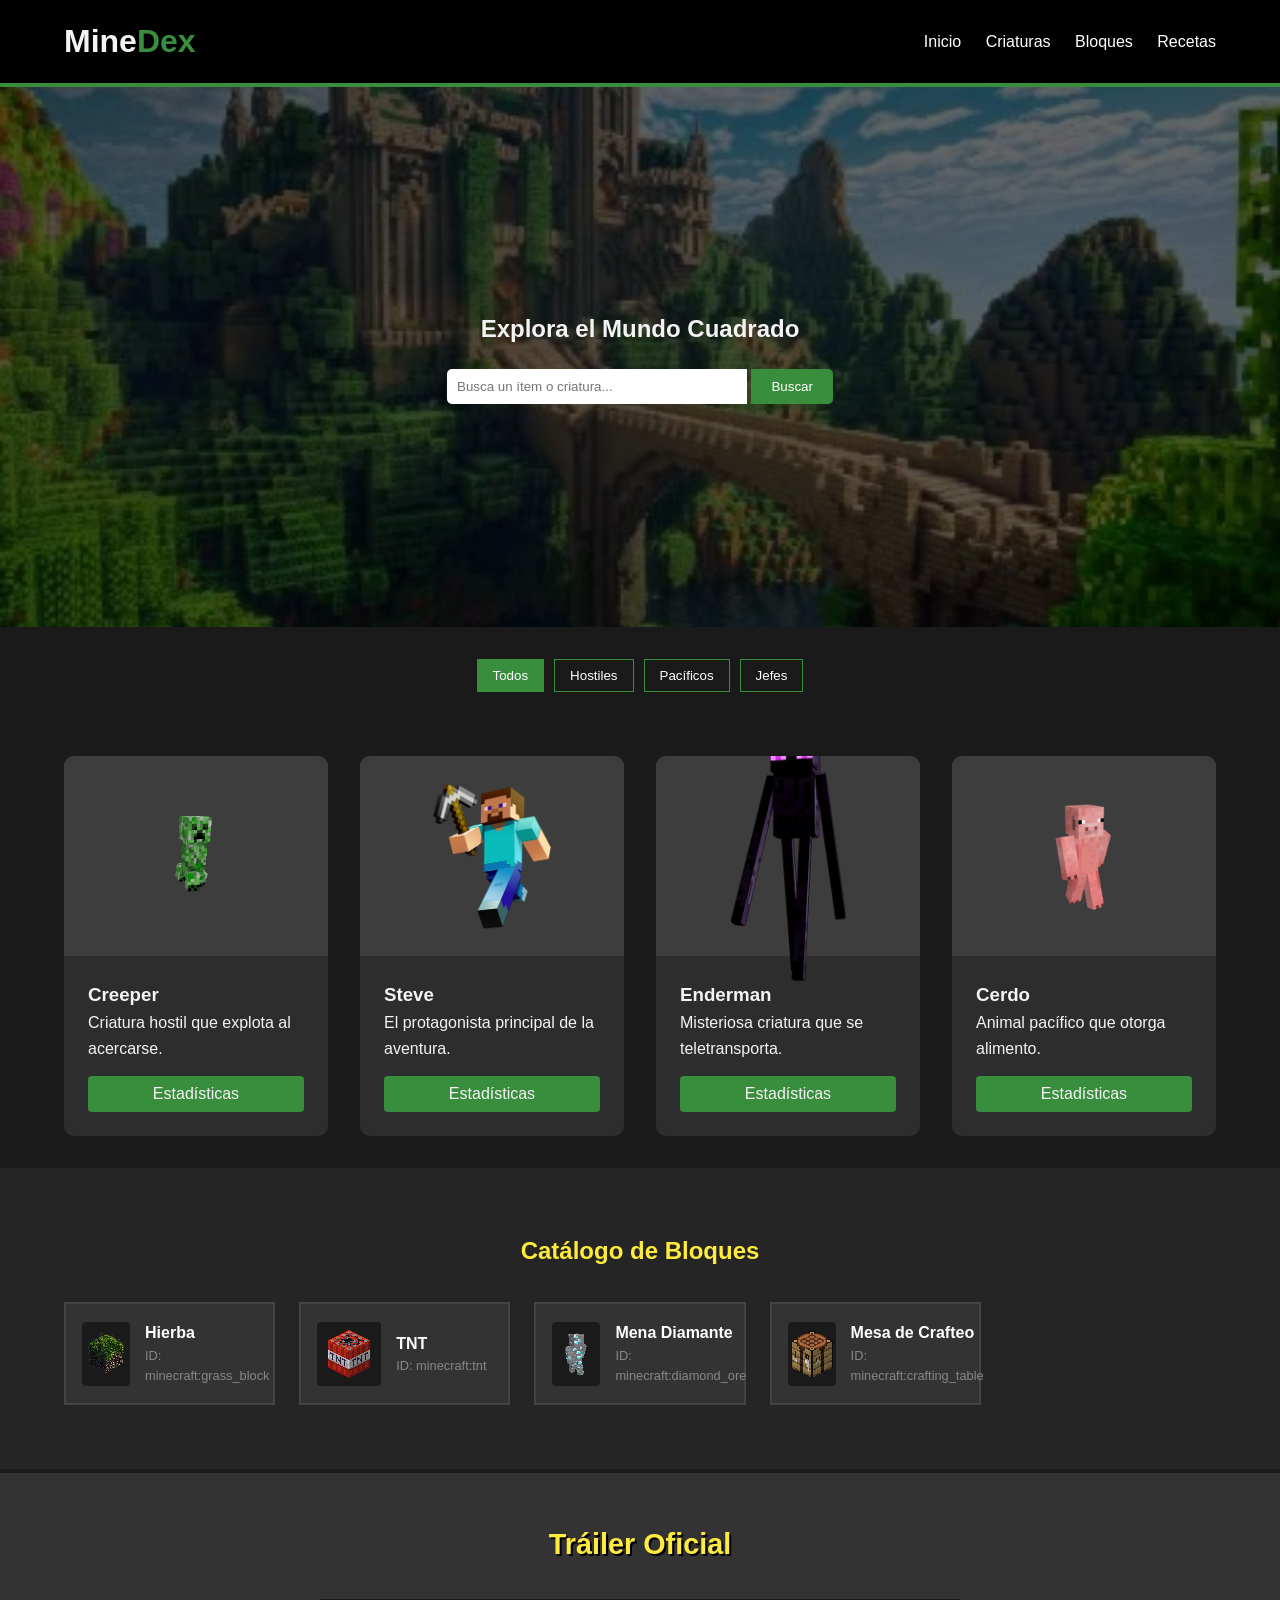
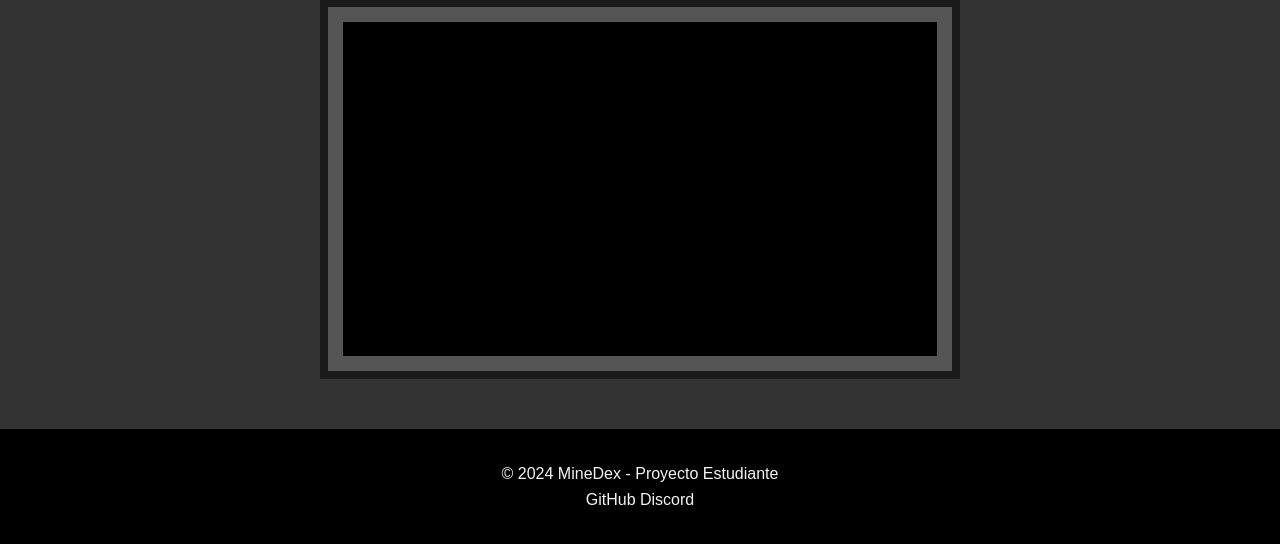
==== index.html @ cb1ea49e "Subiendo proyecto estructura minecraft agregar más mobs, bloques, etc" ====
<!DOCTYPE html>
<html lang="es">
<head>
    <meta charset="UTF-8">
    <meta name="viewport" content="width=device-width, initial-scale=1.0">
    <title>MineDex - La Enciclopedia de Bloques</title>
    <link rel="stylesheet" href="style.css">
</head>
<body>

    <header class="header">
        <div class="logo">
            <h1>Mine<span>Dex</span></h1>
        </div>
        <nav class="nav">
            <a href="#">Inicio</a>
            <a href="#">Criaturas</a>
            <a href="#">Bloques</a>
            <a href="#">Recetas</a>
        </nav>
    </header>

    <main>
        <section class="hero">
            <div class="hero-content">
                <h2>Explora el Mundo Cuadrado</h2>
                <div class="search-bar">
                    <input type="text" placeholder="Busca un ítem o criatura...">
                    <button>Buscar</button>
                </div>
            </div>
        </section>

        <section class="filters">
            <button class="filter-btn active">Todos</button>
            <button class="filter-btn">Hostiles</button>
            <button class="filter-btn">Pacíficos</button>
            <button class="filter-btn">Jefes</button>
        </section>

        <section class="grid-container">
            <article class="card">
                <div class="card-image">
                    <img src="img/creeper.gif" alt="Creeper">
                </div>
                <div class="card-info">
                    <h3>Creeper</h3>
                    <p>Criatura hostil que explota al acercarse.</p>
                    <div class="tooltip">
                        <span>Estadísticas</span>
                        <ul class="stats">
                            <li>Vida: 20</li>
                            <li>Daño: Variable</li>
                            <li>Tipo: Hostil</li>
                        </ul>
                    </div>
                </div>
            </article>

            <article class="card">
                <div class="card-image">
                    <img src="img/steve.png" alt="Steve">
                </div>
                <div class="card-info">
                    <h3>Steve</h3>
                    <p>El protagonista principal de la aventura.</p>
                    <div class="tooltip">
                        <span>Estadísticas</span>
                        <ul class="stats">
                            <li>Vida: 20</li>
                            <li>Habilidad: Construir</li>
                            <li>Tipo: Jugador</li>
                        </ul>
                    </div>
                </div>
            </article>

            <article class="card">
                <div class="card-image">
                    <img src="img/enderman.png" alt="Enderman">
                </div>
                <div class="card-info">
                    <h3>Enderman</h3>
                    <p>Misteriosa criatura que se teletransporta.</p>
                    <div class="tooltip">
                        <span>Estadísticas</span>
                        <ul class="stats">
                            <li>Vida: 40</li>
                            <li>Daño: 7</li>
                            <li>Tipo: Neutral</li>
                        </ul>
                    </div>
                </div>
            </article>

            <article class="card">
                <div class="card-image">
                    <img src="img/pig.png" alt="Cerdo">
                </div>
                <div class="card-info">
                    <h3>Cerdo</h3>
                    <p>Animal pacífico que otorga alimento.</p>
                    <div class="tooltip">
                        <span>Estadísticas</span>
                        <ul class="stats">
                            <li>Vida: 10</li>
                            <li>Daño: 0</li>
                            <li>Tipo: Pasivo</li>
                        </ul>
                    </div>
                </div>
            </article>
        </section>

        <section class="blocks-section">
    <h2>Catálogo de Bloques</h2>
    <div class="blocks-grid">
        <div class="block-item">
            <div class="block-icon">
                <img src="img/grass_block.png" alt="Bloque de Hierba">
            </div>
            <div class="block-detail">
                <h4>Hierba</h4>
                <p>ID: minecraft:grass_block</p>
            </div>
        </div>

            <div class="block-item">
                <div class="block-icon">
                    <img src="img/tnt.png" alt="TNT">
                </div>
                <div class="block-detail">
                    <h4>TNT</h4>
                    <p>ID: minecraft:tnt</p>
                </div>
            </div>

            <div class="block-item">
                <div class="block-icon">
                    <img src="img/diamond_ore.png" alt="Mena de Diamante">
                </div>
                <div class="block-detail">
                    <h4>Mena Diamante</h4>
                    <p>ID: minecraft:diamond_ore</p>
                </div>
            </div>

            <div class="block-item">
                <div class="block-icon">
                    <img src="img/crafting_table.png" alt="Mesa de Trabajo">
                </div>
                <div class="block-detail">
                    <h4>Mesa de Crafteo</h4>
                    <p>ID: minecraft:crafting_table</p>
                </div>
            </div>
        </div>
    </section>

        <section class="multimedia">
            <h2>Tráiler Oficial</h2>
            <div class="video-frame">
                <div class="video-ratio">
                    <iframe 
                        src="https://www.youtube.com/embed/kSv6qlPtvR0" 
                        title="YouTube video player" 
                        allowfullscreen>
                    </iframe>
                </div>
            </div>
        </section>
    </main>

    <footer class="footer">
        <p>&copy; 2024 MineDex - Proyecto Estudiante</p>
        <div class="social">
            <span>GitHub</span>
            <span>Discord</span>
        </div>
    </footer>

</body>
</html>
---- style.css ----
:root {
    --primary-color: #388E3C;
    --secondary-color: #2E7D32;
    --dark-bg: #1a1a1a;
    --light-text: #f4f4f4;
    --card-bg: #2d2d2d;
    --accent: #ffeb3b;
}

* {
    margin: 0;
    padding: 0;
    box-sizing: border-box;
}

body {
    font-family: 'Segoe UI', Tahoma, Geneva, Verdana, sans-serif;
    background-color: var(--dark-bg);
    color: var(--light-text);
    line-height: 1.6;
}

.header {
    background-color: #000;
    padding: 1rem 5%;
    display: flex;
    justify-content: space-between;
    align-items: center;
    border-bottom: 4px solid var(--primary-color);
    position: sticky;
    top: 0;
    z-index: 100;
}

.logo h1 span {
    color: var(--primary-color);
}

.nav a {
    color: white;
    text-decoration: none;
    margin-left: 20px;
    transition: color 0.3s;
}

.nav a:hover {
    color: var(--primary-color);
}

.hero {
    height: 60vh;
    background: linear-gradient(rgba(0,0,0,0.6), rgba(0,0,0,0.6)), url('img/fondo.jpg');
    background-size: cover;
    background-position: center;
    display: flex;
    justify-content: center;
    align-items: center;
    text-align: center;
    animation: fadeIn 1.5s ease-in;
}

@keyframes fadeIn {
    from { opacity: 0; transform: translateY(-20px); }
    to { opacity: 1; transform: translateY(0); }
}

.search-bar {
    margin-top: 20px;
}

.search-bar input {
    padding: 10px;
    width: 300px;
    border: none;
    border-radius: 5px 0 0 5px;
}

.search-bar button {
    padding: 10px 20px;
    border: none;
    background-color: var(--primary-color);
    color: white;
    cursor: pointer;
    border-radius: 0 5px 5px 0;
    transition: background 0.3s;
}

.search-bar button:hover {
    background-color: var(--secondary-color);
}

.filters {
    display: flex;
    justify-content: center;
    padding: 2rem;
    gap: 10px;
}

.filter-btn {
    padding: 8px 15px;
    background: transparent;
    border: 1px solid var(--primary-color);
    color: white;
    cursor: pointer;
}

.filter-btn.active {
    background: var(--primary-color);
}

.grid-container {
    display: grid;
    grid-template-columns: repeat(auto-fit, minmax(250px, 1fr));
    gap: 2rem;
    padding: 2rem 5%;
}

.card {
    background-color: var(--card-bg);
    border-radius: 10px;
    overflow: hidden;
    transition: transform 0.3s ease, box-shadow 0.3s ease;
    position: relative;
}

.card:hover {
    transform: translateY(-10px);
    box-shadow: 0 10px 20px rgba(0,0,0,0.5);
}

.card-image {
    background-color: #3d3d3d;
    height: 200px;
    display: flex;
    justify-content: center;
    align-items: center;
}

.card-image img {
    width: 120px;
    transition: transform 0.5s;
}

.card:hover .card-image img {
    transform: scale(1.1) rotate(5deg);
}

.card-info {
    padding: 1.5rem;
}

.blocks-section {
    padding: 4rem 5%;
    background-color: #252525;
}

.blocks-section h2 {
    text-align: center;
    margin-bottom: 2rem;
    color: var(--accent);
}

.blocks-grid {
    display: grid;
    grid-template-columns: repeat(auto-fill, minmax(200px, 1fr));
    gap: 1.5rem;
}

.block-item {
    background: #333;
    padding: 1rem;
    border: 2px solid #444;
    display: flex;
    align-items: center;
    gap: 15px;
    transition: border-color 0.3s;
}

.block-item:hover {
    border-color: var(--primary-color);
}

.block-icon {
    width: 64px;
    height: 64px;
    background: #1a1a1a;
    display: flex;
    justify-content: center;
    align-items: center;
    border-radius: 4px;
}

.block-icon img {
    width: 48px;
    image-rendering: pixelated; 
    animation: pulse 2s infinite ease-in-out;
}

.block-detail h4 {
    color: white;
    font-size: 1rem;
}

.block-detail p {
    font-size: 0.8rem;
    color: #888;
}

@keyframes pulse {
    0% { transform: scale(1); }
    50% { transform: scale(1.1); }
    100% { transform: scale(1); }
}

.tooltip {
    margin-top: 15px;
    background: var(--primary-color);
    padding: 5px 10px;
    border-radius: 4px;
    cursor: pointer;
    text-align: center;
    position: relative;
}

.stats {
    display: none;
    position: absolute;
    bottom: 110%;
    left: 0;
    width: 100%;
    background: #444;
    padding: 10px;
    list-style: none;
    border-radius: 5px;
    border: 1px solid var(--accent);
    z-index: 10;
}

.tooltip:hover .stats {
    display: block;
    animation: slideUp 0.3s forwards;
}

@keyframes slideUp {
    from { opacity: 0; transform: translateY(10px); }
    to { opacity: 1; transform: translateY(0); }
}

.multimedia {
    padding: 3rem 5%;
    background-color: #333; 
    text-align: center;
    border-top: 4px solid #1a1a1a;
}

.multimedia h2 {
    color: var(--accent);
    margin-bottom: 2rem;
    font-size: 1.8rem;
    text-shadow: 2px 2px 0 #000; 
}

.video-container {
    margin-top: 2rem;
    position: relative;
    padding-bottom: 56.25%;
    height: 0;
    max-width: 1000px;
    margin-left: auto;
    margin-right: auto;
    border: 4px solid #333;
}

.video-frame {
    background-color: #555; 
    padding: 15px; 
    border: 8px solid #1a1a1a; 
    max-width: 640px; 
    margin: 0 auto; 
    border-image: url('[data-uri]') 2 repeating;
    image-rendering: pixelated; 
}
.video-ratio {
    position: relative;
    padding-bottom: 56.25%; 
    height: 0;
    overflow: hidden;
    background: #000; 
}

.video-ratio iframe {
    position: absolute;
    top: 0;
    left: 0;
    width: 100%;
    height: 100%;
    border: none; 
}

.video-container iframe {
    position: absolute;
    top: 0;
    left: 0;
    width: 100%;
    height: 100%;
}

.footer {
    background: #000;
    padding: 2rem;
    text-align: center;
    border-top: 2px solid #333;
}

@media (max-width: 768px) {
    .header {
        flex-direction: column;
    }
    .nav {
        margin-top: 15px;
    }
    .nav a {
        margin: 0 10px;
    }
    .search-bar input {
        width: 180px;
    }
}
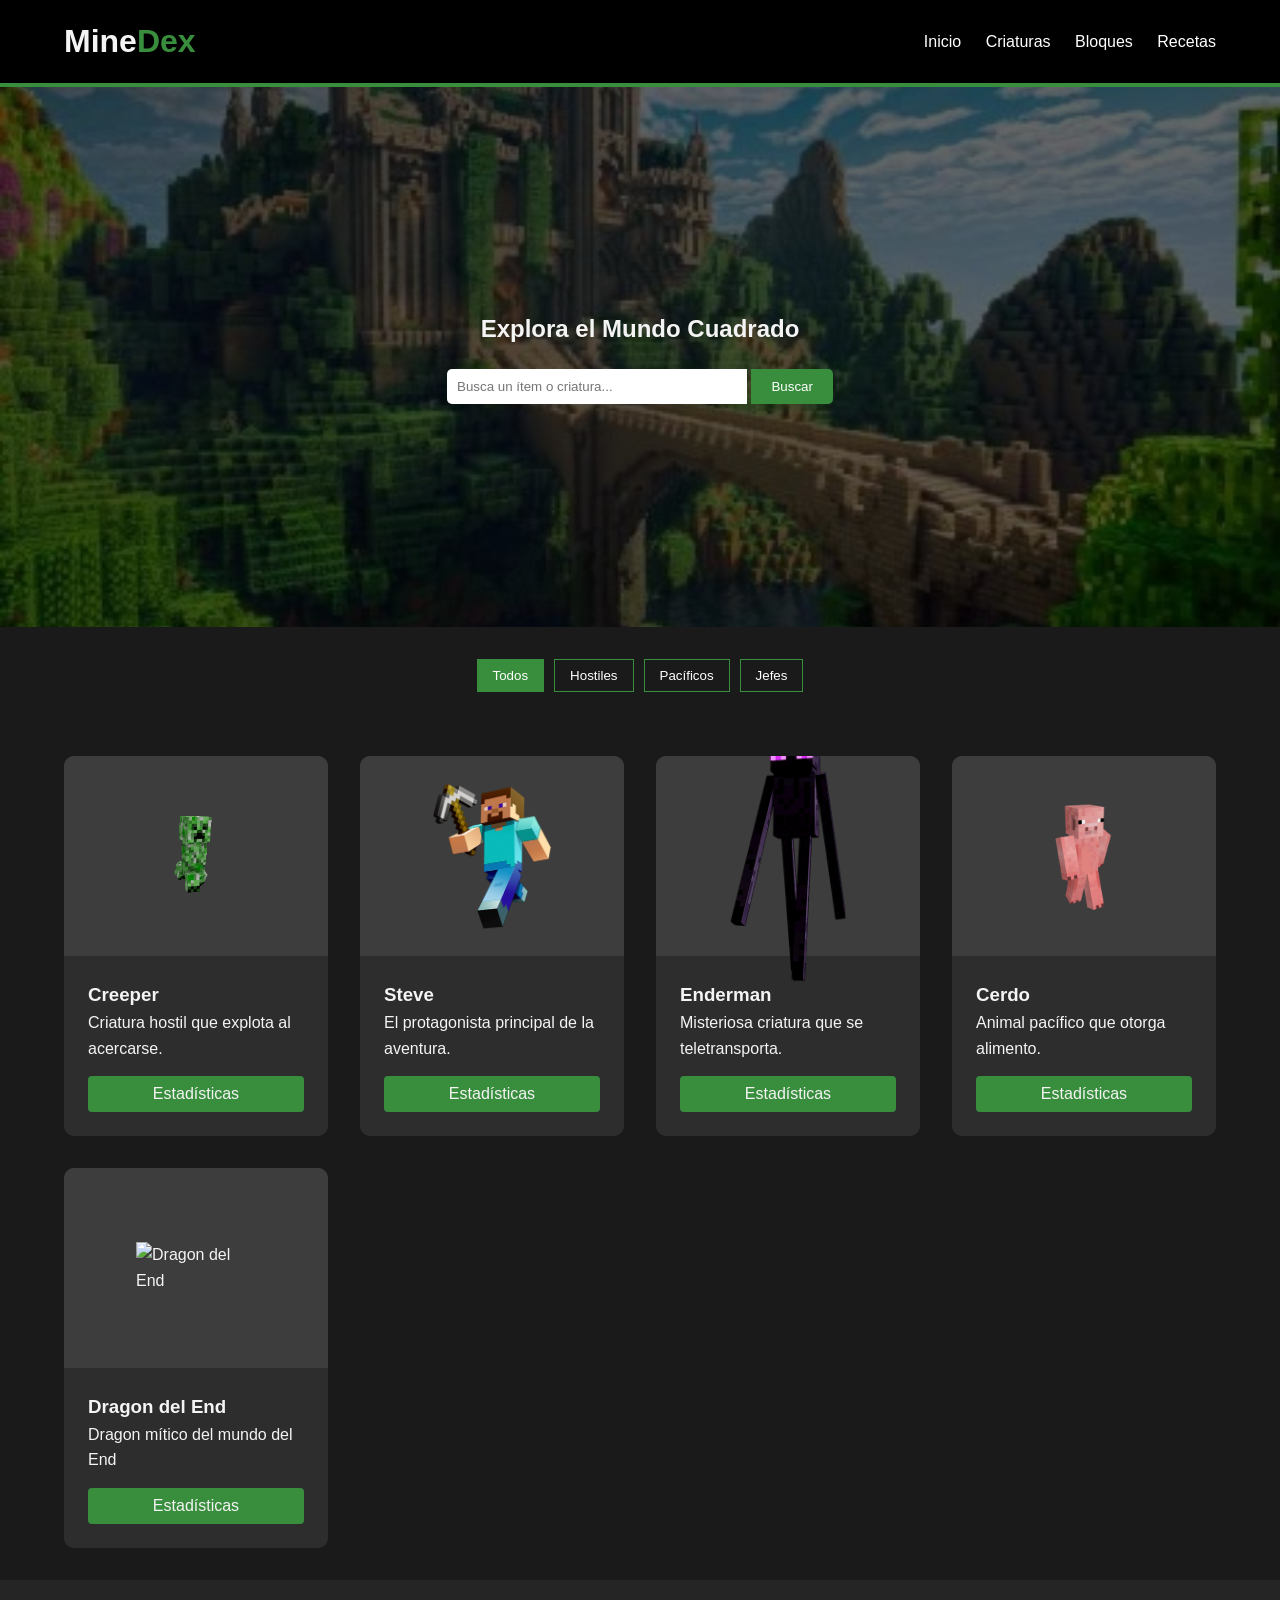
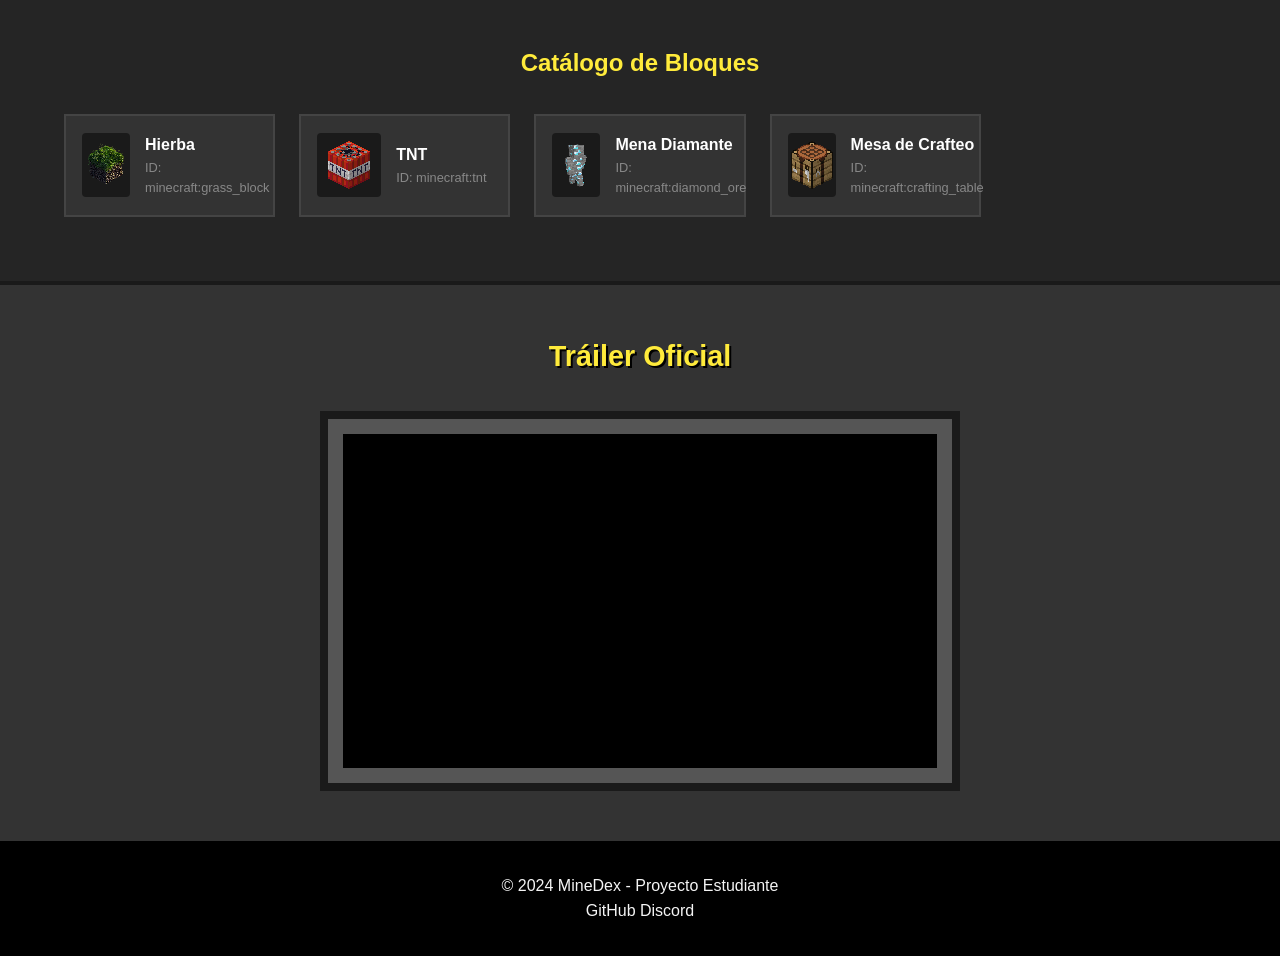
==== commit dba32b18: "Testeo Añadiendo enderdragon" ====
--- a/index.html
+++ b/index.html
@@ -110,6 +110,27 @@
                     </div>
                 </div>
             </article>
+
+            <article class="card">
+                <div class="card-image">
+                    <img src="img/enderdragon.gif" alt="Dragon del End">
+                </div>
+                <div class="card-info">
+                    <h3>Dragon del End</h3>
+                    <p>Dragon mítico del mundo del End</p>
+                    <div class="tooltip">
+                        <span>Estadísticas</span>
+                        <ul class="stats">
+                            <li>Vida: 200</li>
+                            <li>Daño:   Melee: 10
+                                        Alas: 5
+                                        Aliento de Dragon: 3
+                                        Bola de dragon: 6</li>
+                            <li>Tipo: Hostil</li>
+                        </ul>
+                    </div>
+                </div>
+            </article>
         </section>
 
         <section class="blocks-section">
@@ -180,4 +201,4 @@
     </footer>
 
 </body>
-</html>+</html>
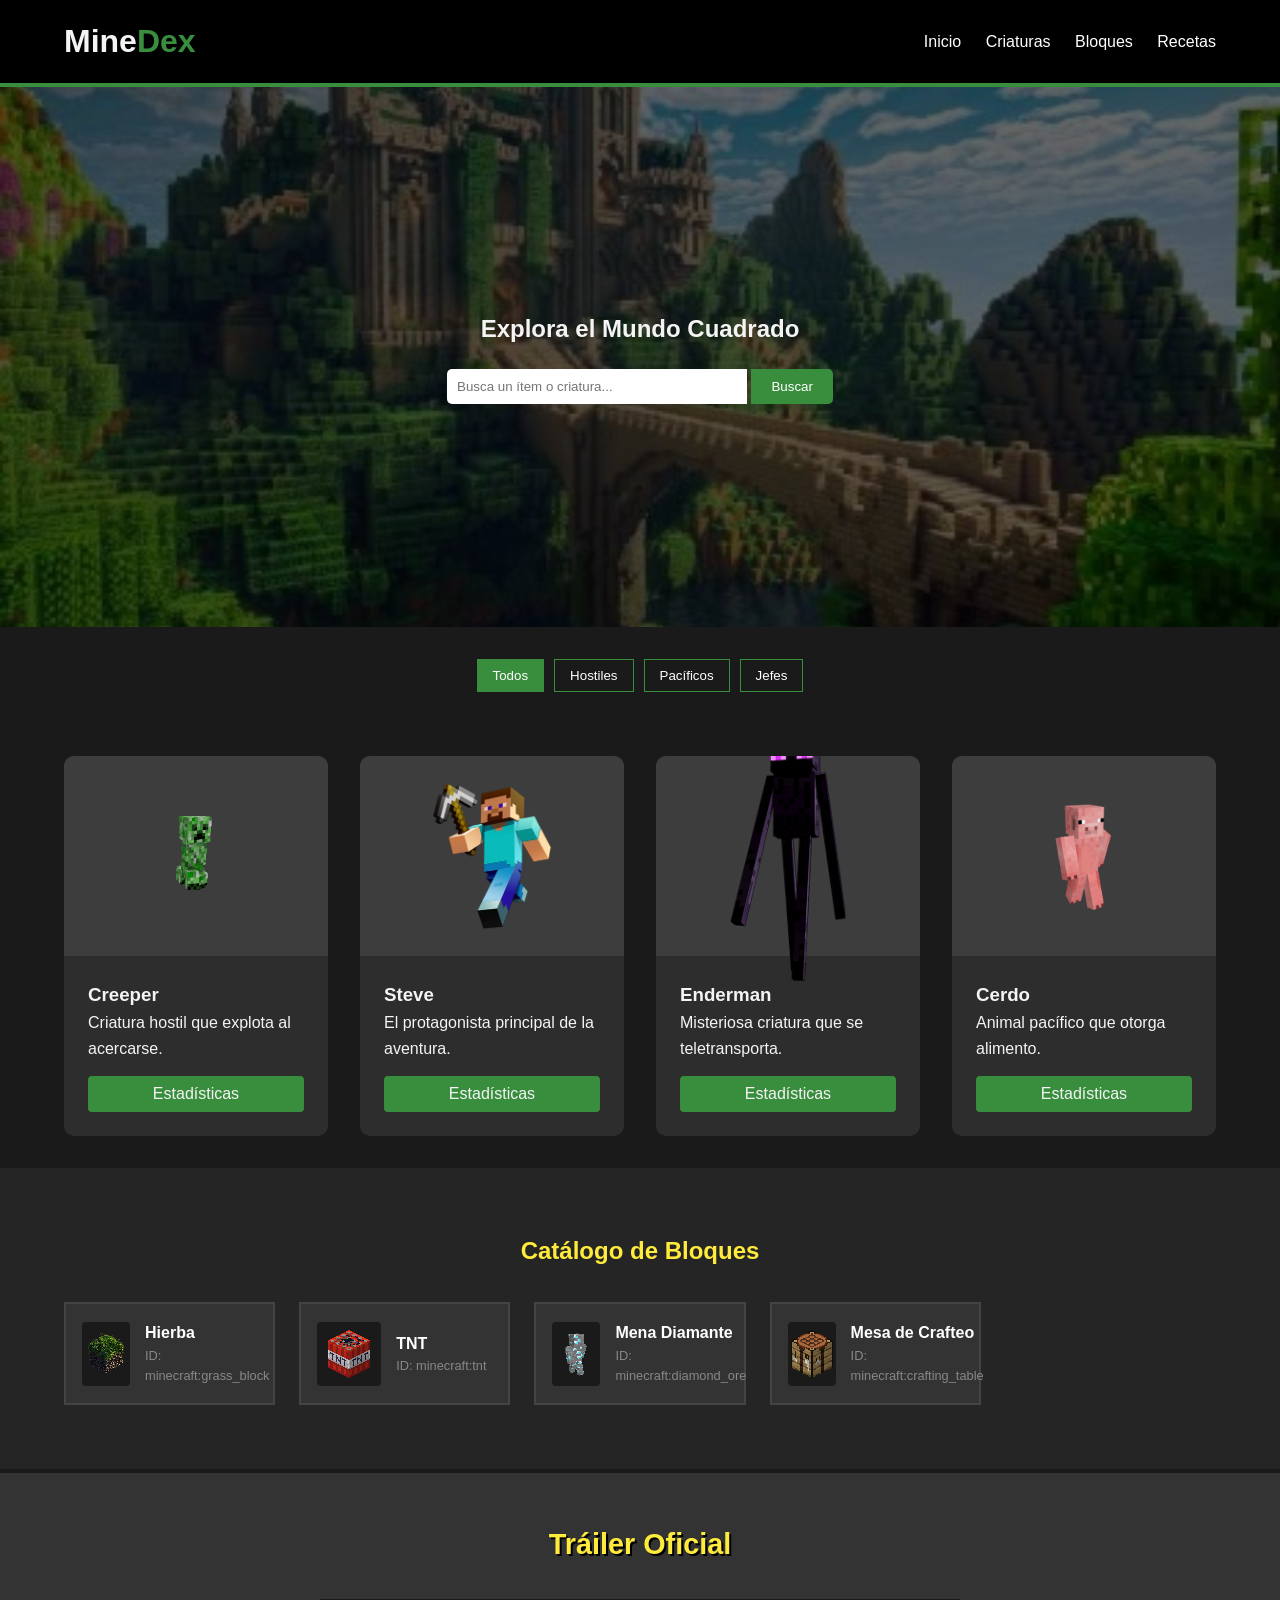
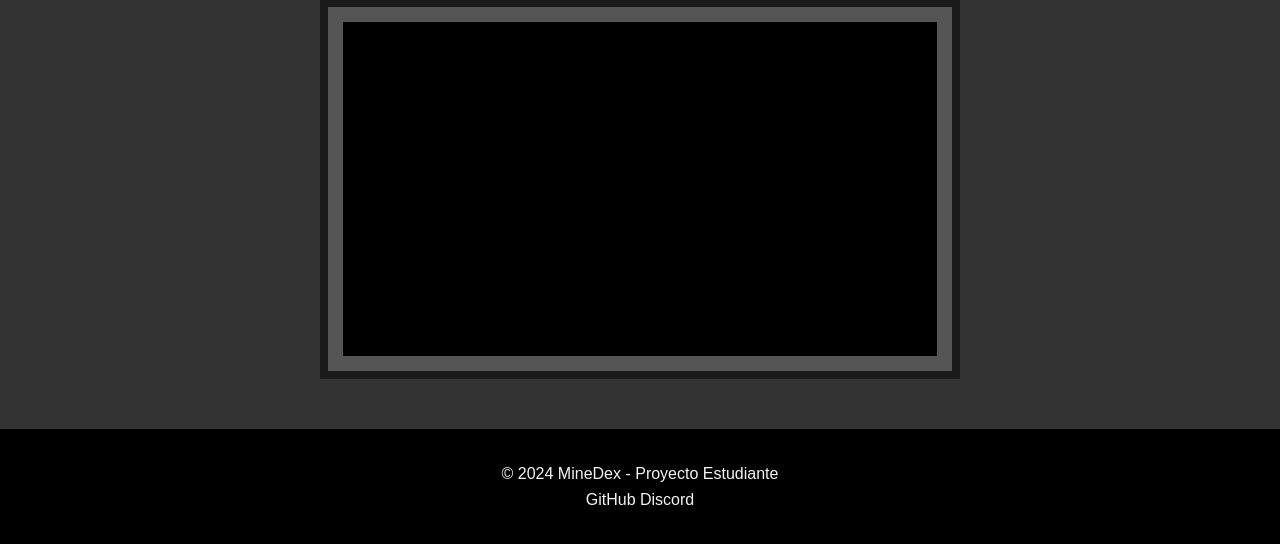
==== commit 65b9dda0: "Más criaturas" ====
--- a/index.html
+++ b/index.html
@@ -13,8 +13,8 @@
             <h1>Mine<span>Dex</span></h1>
         </div>
         <nav class="nav">
-            <a href="#">Inicio</a>
-            <a href="#">Criaturas</a>
+            <a href="index.html">Inicio</a>
+            <a href="criaturas.html">Criaturas</a>
             <a href="#">Bloques</a>
             <a href="#">Recetas</a>
         </nav>
@@ -110,27 +110,6 @@
                     </div>
                 </div>
             </article>
-
-            <article class="card">
-                <div class="card-image">
-                    <img src="img/enderdragon.gif" alt="Dragon del End">
-                </div>
-                <div class="card-info">
-                    <h3>Dragon del End</h3>
-                    <p>Dragon mítico del mundo del End</p>
-                    <div class="tooltip">
-                        <span>Estadísticas</span>
-                        <ul class="stats">
-                            <li>Vida: 200</li>
-                            <li>Daño:   Melee: 10
-                                        Alas: 5
-                                        Aliento de Dragon: 3
-                                        Bola de dragon: 6</li>
-                            <li>Tipo: Hostil</li>
-                        </ul>
-                    </div>
-                </div>
-            </article>
         </section>
 
         <section class="blocks-section">
@@ -201,4 +180,4 @@
     </footer>
 
 </body>
-</html>
+</html>
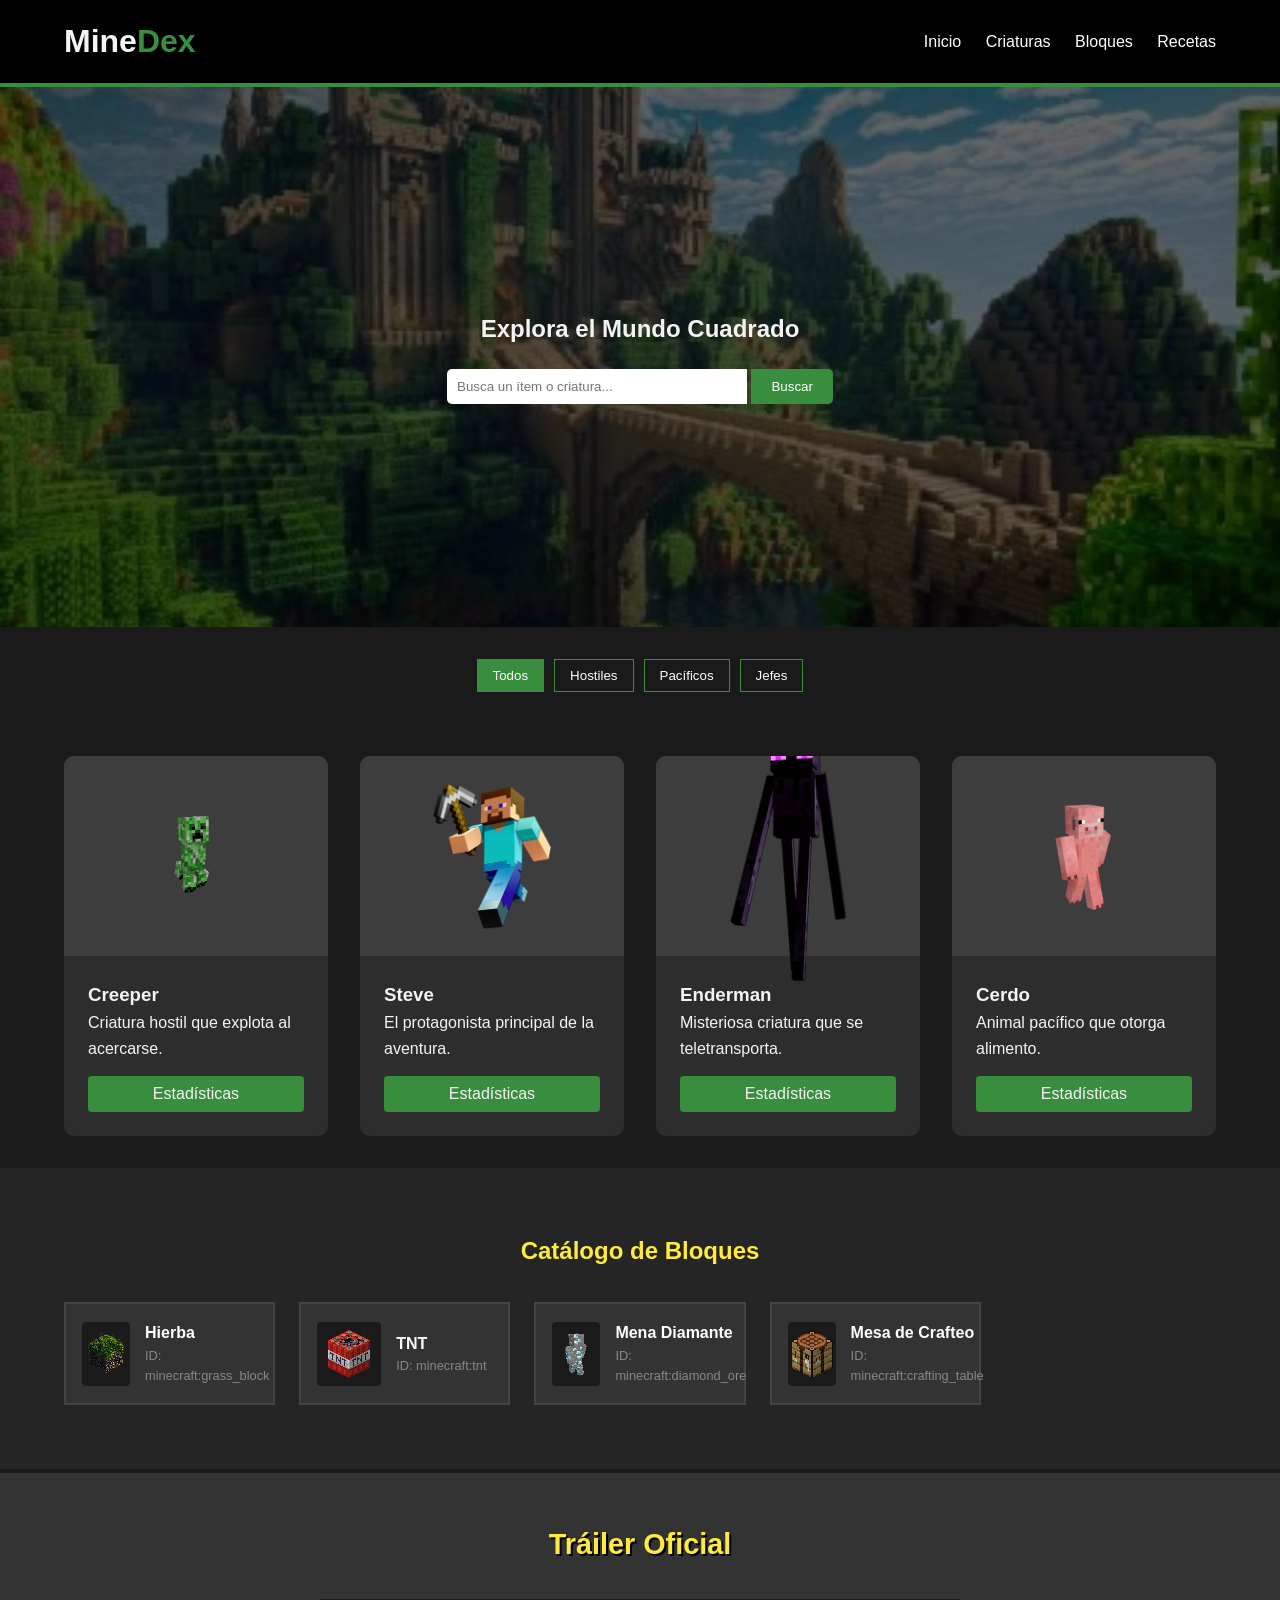
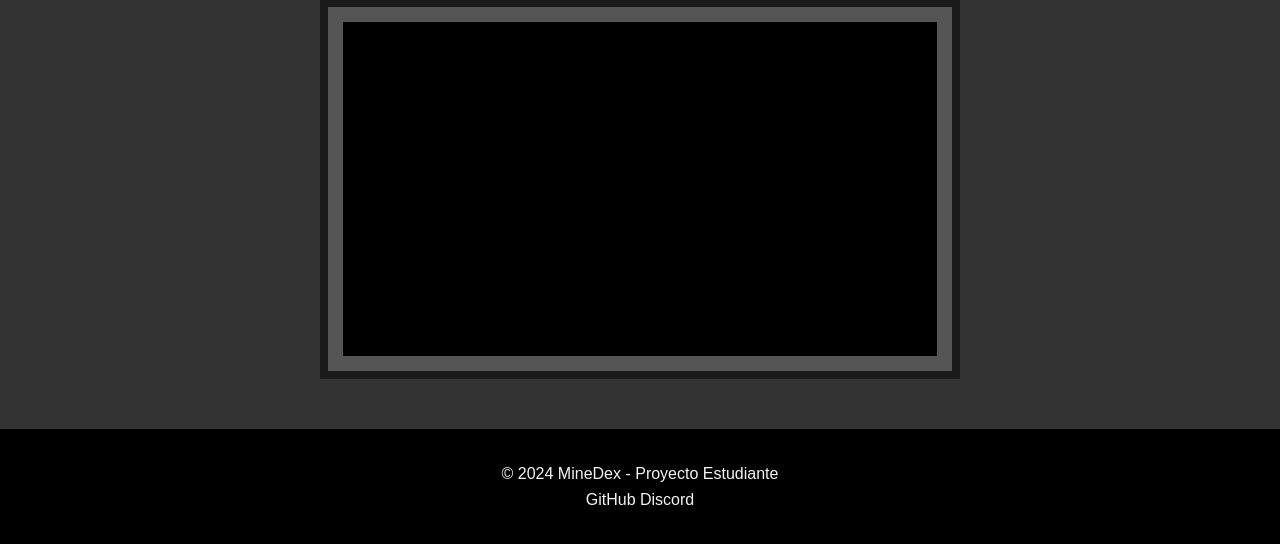
==== commit 750815f9: "corrección de errores" ====
--- a/index.html
+++ b/index.html
@@ -15,8 +15,8 @@
         <nav class="nav">
             <a href="index.html">Inicio</a>
             <a href="criaturas.html">Criaturas</a>
-            <a href="#">Bloques</a>
-            <a href="#">Recetas</a>
+            <a href="bloques.html">Bloques</a>
+            <a href="recetas.html">Recetas</a>
         </nav>
     </header>
 
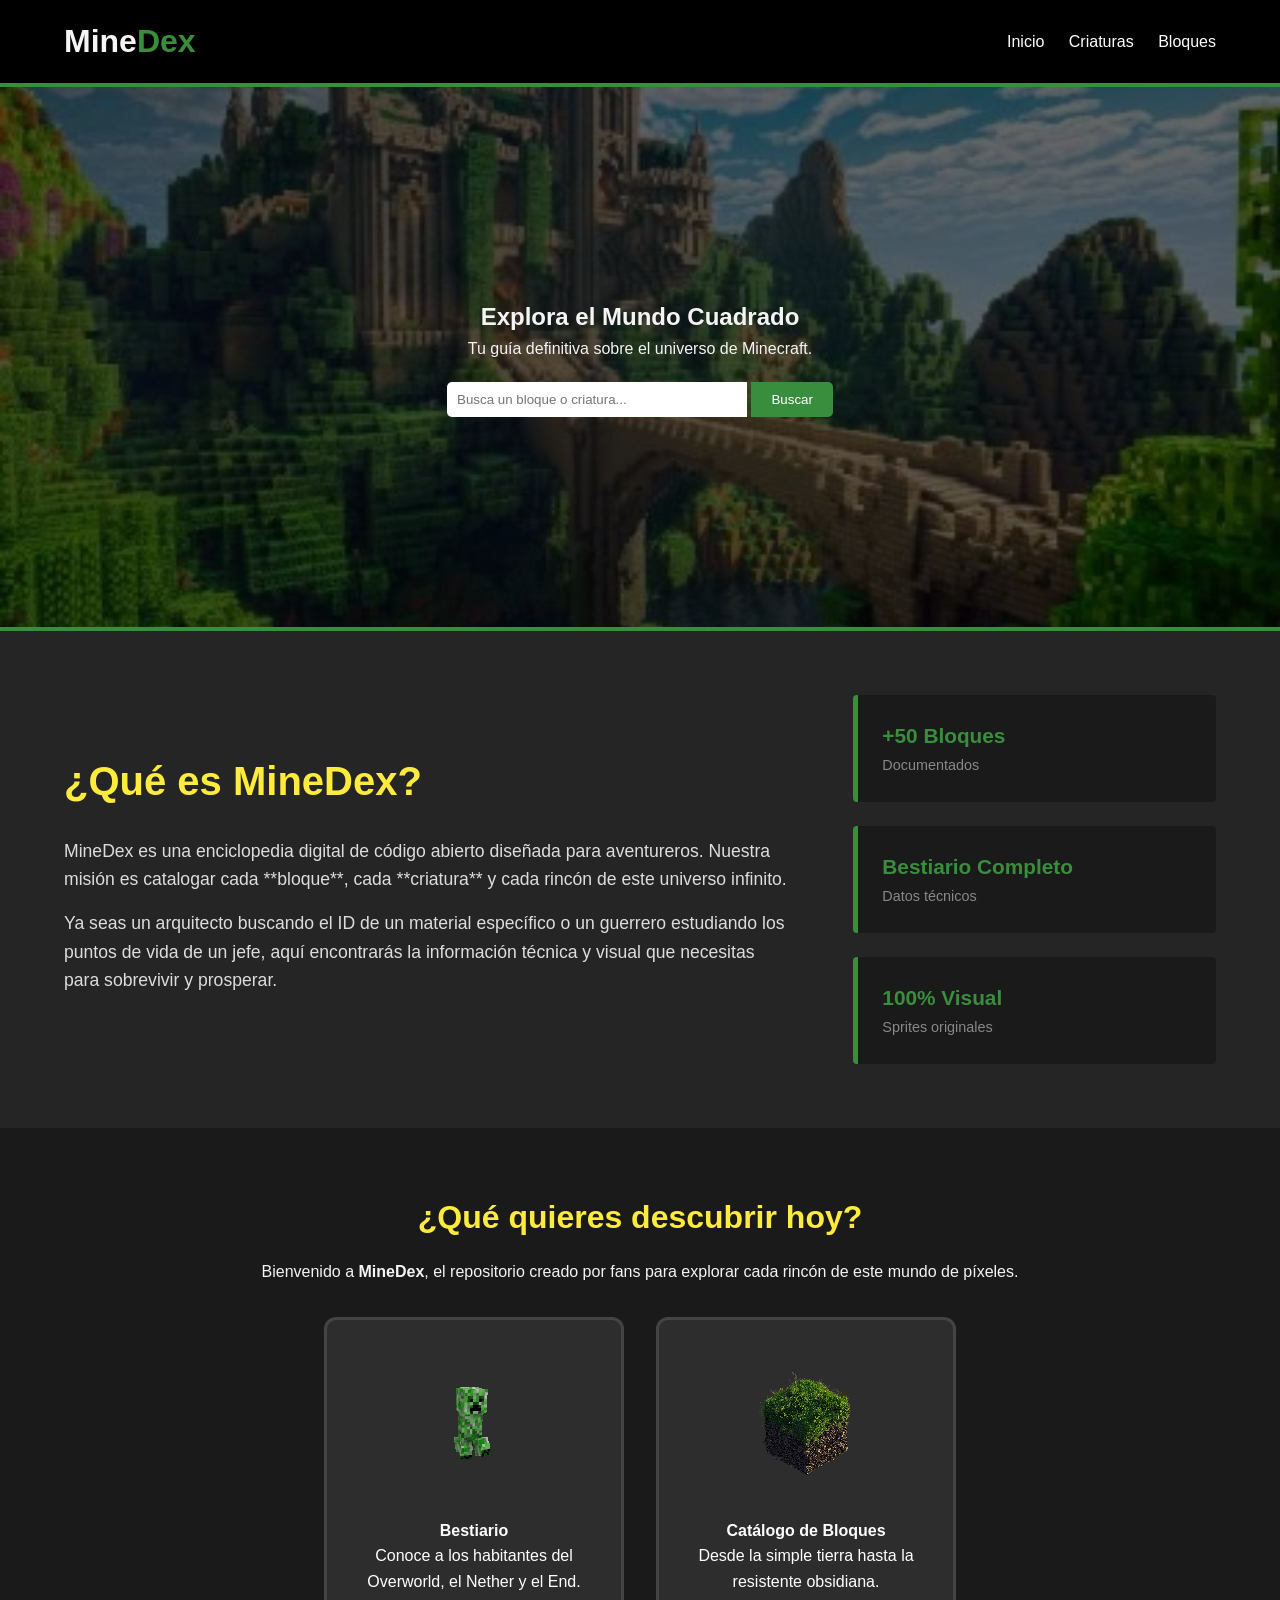
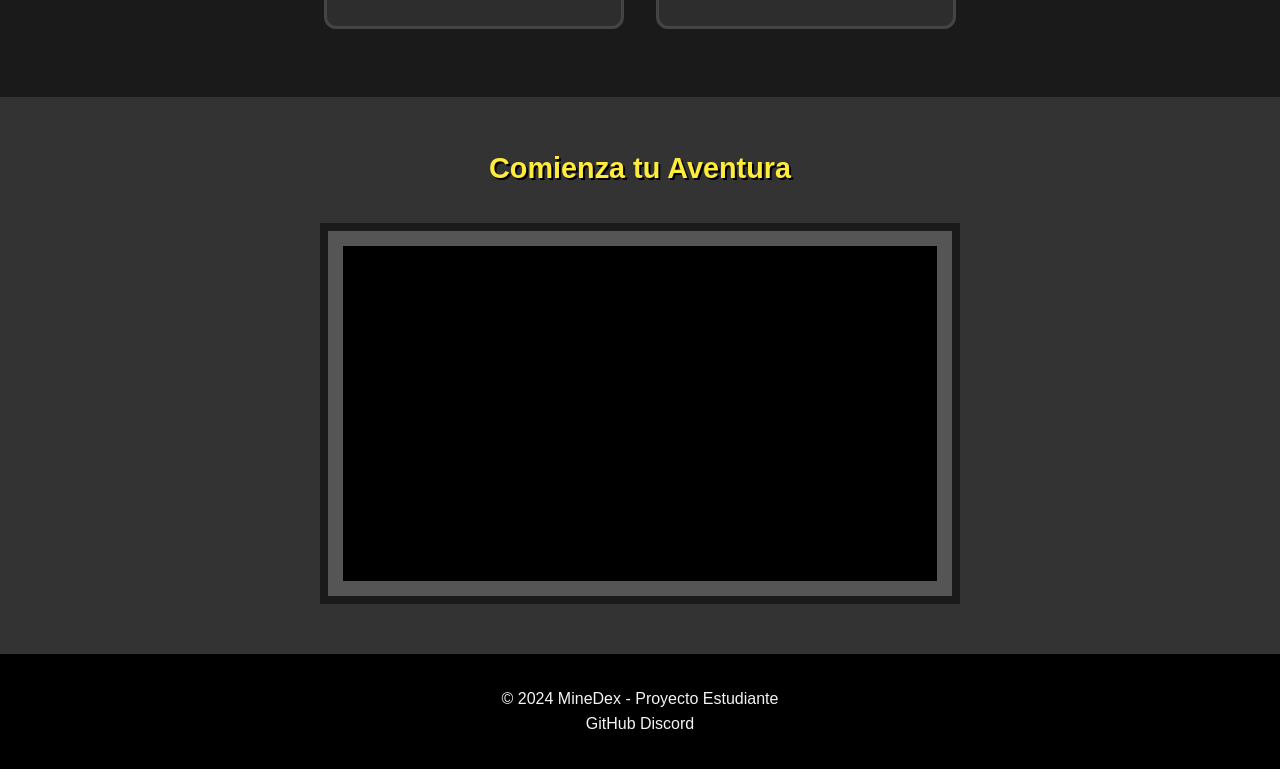
==== commit 7ea2e86a: "ultimos añadidos" ====
--- a/index.html
+++ b/index.html
@@ -16,7 +16,6 @@
             <a href="index.html">Inicio</a>
             <a href="criaturas.html">Criaturas</a>
             <a href="bloques.html">Bloques</a>
-            <a href="recetas.html">Recetas</a>
         </nav>
     </header>
 
@@ -24,141 +23,70 @@
         <section class="hero">
             <div class="hero-content">
                 <h2>Explora el Mundo Cuadrado</h2>
+                <p>Tu guía definitiva sobre el universo de Minecraft.</p>
                 <div class="search-bar">
-                    <input type="text" placeholder="Busca un ítem o criatura...">
+                    <input type="text" placeholder="Busca un bloque o criatura...">
                     <button>Buscar</button>
                 </div>
             </div>
         </section>
 
-        <section class="filters">
-            <button class="filter-btn active">Todos</button>
-            <button class="filter-btn">Hostiles</button>
-            <button class="filter-btn">Pacíficos</button>
-            <button class="filter-btn">Jefes</button>
+        <section class="about-wiki">
+            <div class="about-container">
+                <div class="about-text">
+                    <h2>¿Qué es MineDex?</h2>
+                    <p>
+                        MineDex es una enciclopedia digital de código abierto diseñada para aventureros. 
+                        Nuestra misión es catalogar cada **bloque**, cada **criatura** y cada rincón de este universo infinito.
+                    </p>
+                    <p>
+                        Ya seas un arquitecto buscando el ID de un material específico o un guerrero estudiando los puntos de vida de un jefe, aquí encontrarás la información técnica y visual que necesitas para sobrevivir y prosperar.
+                    </p>
+                </div>
+                <div class="about-features">
+                    <div class="feature">
+                        <strong>+50 Bloques</strong>
+                        <span>Documentados</span>
+                    </div>
+                    <div class="feature">
+                        <strong>Bestiario Completo</strong>
+                        <span>Datos técnicos</span>
+                    </div>
+                    <div class="feature">
+                        <strong>100% Visual</strong>
+                        <span>Sprites originales</span>
+                    </div>
+                </div>
+            </div>
         </section>
 
-        <section class="grid-container">
-            <article class="card">
-                <div class="card-image">
-                    <img src="img/creeper.gif" alt="Creeper">
-                </div>
-                <div class="card-info">
-                    <h3>Creeper</h3>
-                    <p>Criatura hostil que explota al acercarse.</p>
-                    <div class="tooltip">
-                        <span>Estadísticas</span>
-                        <ul class="stats">
-                            <li>Vida: 20</li>
-                            <li>Daño: Variable</li>
-                            <li>Tipo: Hostil</li>
-                        </ul>
+        <section class="intro-navigation">
+            <div class="container-info">
+                <h3>¿Qué quieres descubrir hoy?</h3>
+                <p>Bienvenido a <strong>MineDex</strong>, el repositorio creado por fans para explorar cada rincón de este mundo de píxeles.</p>
+            </div>
+
+            <div class="nav-cards">
+                <a href="criaturas.html" class="nav-card-item">
+                    <div class="card-icon">
+                        <img src="img/creeper.gif" alt="Criaturas">
                     </div>
-                </div>
-            </article>
+                    <h4>Bestiario</h4>
+                    <p>Conoce a los habitantes del Overworld, el Nether y el End.</p>
+                </a>
 
-            <article class="card">
-                <div class="card-image">
-                    <img src="img/steve.png" alt="Steve">
-                </div>
-                <div class="card-info">
-                    <h3>Steve</h3>
-                    <p>El protagonista principal de la aventura.</p>
-                    <div class="tooltip">
-                        <span>Estadísticas</span>
-                        <ul class="stats">
-                            <li>Vida: 20</li>
-                            <li>Habilidad: Construir</li>
-                            <li>Tipo: Jugador</li>
-                        </ul>
+                <a href="bloques.html" class="nav-card-item">
+                    <div class="card-icon">
+                        <img src="img/grass_block.png" alt="Bloques">
                     </div>
-                </div>
-            </article>
-
-            <article class="card">
-                <div class="card-image">
-                    <img src="img/enderman.png" alt="Enderman">
-                </div>
-                <div class="card-info">
-                    <h3>Enderman</h3>
-                    <p>Misteriosa criatura que se teletransporta.</p>
-                    <div class="tooltip">
-                        <span>Estadísticas</span>
-                        <ul class="stats">
-                            <li>Vida: 40</li>
-                            <li>Daño: 7</li>
-                            <li>Tipo: Neutral</li>
-                        </ul>
-                    </div>
-                </div>
-            </article>
-
-            <article class="card">
-                <div class="card-image">
-                    <img src="img/pig.png" alt="Cerdo">
-                </div>
-                <div class="card-info">
-                    <h3>Cerdo</h3>
-                    <p>Animal pacífico que otorga alimento.</p>
-                    <div class="tooltip">
-                        <span>Estadísticas</span>
-                        <ul class="stats">
-                            <li>Vida: 10</li>
-                            <li>Daño: 0</li>
-                            <li>Tipo: Pasivo</li>
-                        </ul>
-                    </div>
-                </div>
-            </article>
+                    <h4>Catálogo de Bloques</h4>
+                    <p>Desde la simple tierra hasta la resistente obsidiana.</p>
+                </a>
+            </div>
         </section>
 
-        <section class="blocks-section">
-    <h2>Catálogo de Bloques</h2>
-    <div class="blocks-grid">
-        <div class="block-item">
-            <div class="block-icon">
-                <img src="img/grass_block.png" alt="Bloque de Hierba">
-            </div>
-            <div class="block-detail">
-                <h4>Hierba</h4>
-                <p>ID: minecraft:grass_block</p>
-            </div>
-        </div>
-
-            <div class="block-item">
-                <div class="block-icon">
-                    <img src="img/tnt.png" alt="TNT">
-                </div>
-                <div class="block-detail">
-                    <h4>TNT</h4>
-                    <p>ID: minecraft:tnt</p>
-                </div>
-            </div>
-
-            <div class="block-item">
-                <div class="block-icon">
-                    <img src="img/diamond_ore.png" alt="Mena de Diamante">
-                </div>
-                <div class="block-detail">
-                    <h4>Mena Diamante</h4>
-                    <p>ID: minecraft:diamond_ore</p>
-                </div>
-            </div>
-
-            <div class="block-item">
-                <div class="block-icon">
-                    <img src="img/crafting_table.png" alt="Mesa de Trabajo">
-                </div>
-                <div class="block-detail">
-                    <h4>Mesa de Crafteo</h4>
-                    <p>ID: minecraft:crafting_table</p>
-                </div>
-            </div>
-        </div>
-    </section>
-
         <section class="multimedia">
-            <h2>Tráiler Oficial</h2>
+            <h2>Comienza tu Aventura</h2>
             <div class="video-frame">
                 <div class="video-ratio">
                     <iframe 
--- a/style.css
+++ b/style.css
@@ -32,6 +32,41 @@
     z-index: 100;
 }
 
+.intro-navigation {
+    padding: 4rem 5%;
+    text-align: center;
+}
+
+.container-info h3 {
+    font-size: 2rem;
+    color: var(--accent);
+    margin-bottom: 1rem;
+}
+
+.nav-cards {
+    display: flex;
+    justify-content: center;
+    gap: 2rem;
+    flex-wrap: wrap;
+    margin-top: 2rem;
+}
+
+.nav-card-item {
+    background-color: var(--card-bg);
+    border: 3px solid #444;
+    border-radius: 12px;
+    padding: 2rem;
+    width: 300px;
+    text-decoration: none; 
+    color: white;
+    transition: all 0.3s ease;
+}
+
+.nav-card-item:hover {
+    border-color: var(--primary-color);
+    transform: translateY(-10px);
+}
+
 .logo h1 span {
     color: var(--primary-color);
 }
@@ -58,6 +93,7 @@
     text-align: center;
     animation: fadeIn 1.5s ease-in;
 }
+
 
 @keyframes fadeIn {
     from { opacity: 0; transform: translateY(-20px); }
@@ -115,6 +151,72 @@
     padding: 2rem 5%;
 }
 
+.about-wiki {
+    padding: 4rem 5%;
+    background-color: #252525; 
+    border-top: 4px solid var(--primary-color);
+}
+
+.about-container {
+    display: flex;
+    align-items: center;
+    gap: 4rem;
+    max-width: 1200px;
+    margin: 0 auto;
+}
+
+.about-text {
+    flex: 2;
+}
+
+.about-text h2 {
+    color: var(--accent);
+    font-size: 2.5rem;
+    margin-bottom: 1.5rem;
+}
+
+.about-text p {
+    font-size: 1.1rem;
+    color: #ddd;
+    margin-bottom: 1rem;
+}
+
+.about-features {
+    flex: 1;
+    display: flex;
+    flex-direction: column;
+    gap: 1.5rem;
+}
+
+.feature {
+    background: #1a1a1a;
+    padding: 1.5rem;
+    border-left: 5px solid var(--primary-color);
+    border-radius: 4px;
+}
+
+.feature strong {
+    display: block;
+    font-size: 1.3rem;
+    color: var(--primary-color);
+}
+
+.feature span {
+    font-size: 0.9rem;
+    color: #888;
+}
+
+@media (max-width: 768px) {
+    .about-container {
+        flex-direction: column;
+        text-align: center;
+    }
+    .feature {
+        border-left: none;
+        border-top: 5px solid var(--primary-color);
+    }
+}
+
 .card {
     background-color: var(--card-bg);
     border-radius: 10px;
@@ -139,6 +241,23 @@
 .card-image img {
     width: 120px;
     transition: transform 0.5s;
+}
+
+.card-icon img {
+    width: 100%;      
+    max-width: 120px;  
+    height: auto;      
+    object-fit: contain;
+    image-rendering: pixelated; 
+}
+
+.card-icon {
+    height: 150px;    
+    display: flex;
+    justify-content: center;
+    align-items: center;
+    overflow: hidden;  
+    margin-bottom: 1rem;
 }
 
 .card:hover .card-image img {
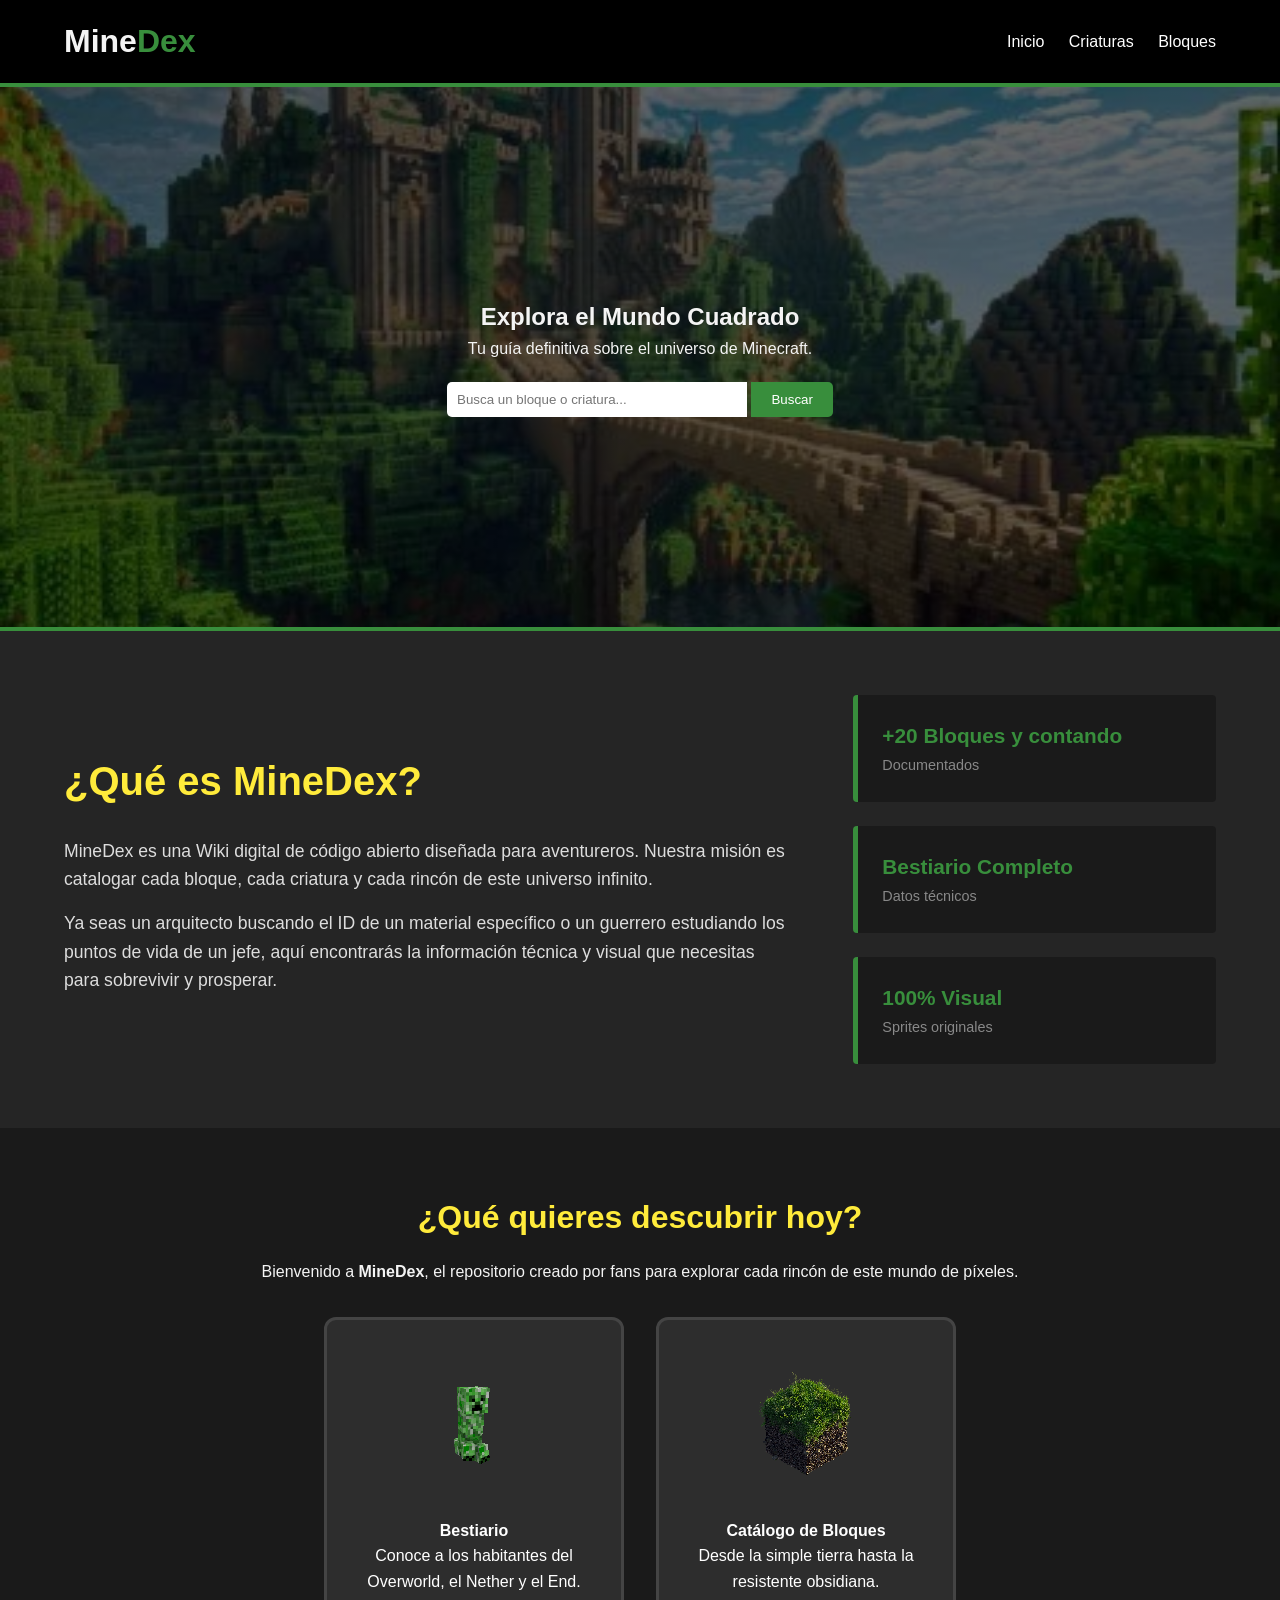
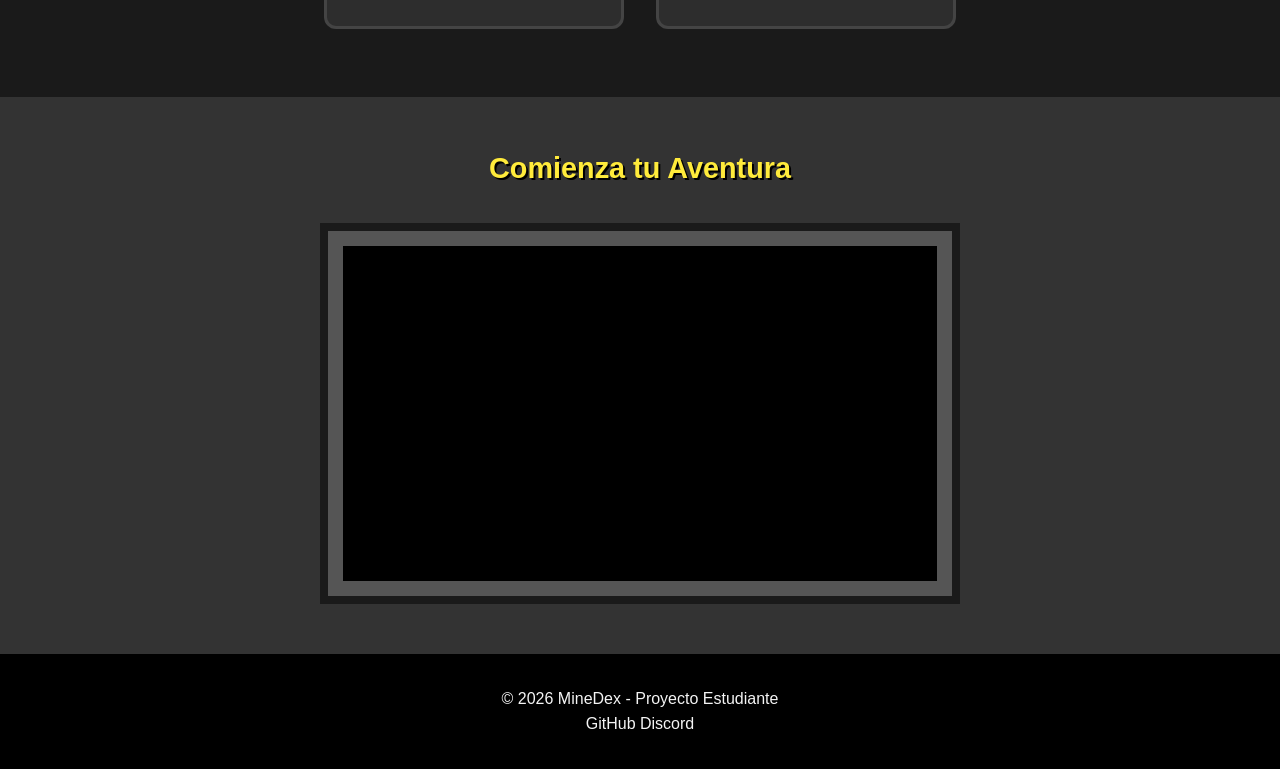
==== commit d2b3d3b5: "Ultimos ajustes" ====
--- a/index.html
+++ b/index.html
@@ -36,8 +36,8 @@
                 <div class="about-text">
                     <h2>¿Qué es MineDex?</h2>
                     <p>
-                        MineDex es una enciclopedia digital de código abierto diseñada para aventureros. 
-                        Nuestra misión es catalogar cada **bloque**, cada **criatura** y cada rincón de este universo infinito.
+                        MineDex es una Wiki digital de código abierto diseñada para aventureros. 
+                        Nuestra misión es catalogar cada bloque, cada criatura y cada rincón de este universo infinito.
                     </p>
                     <p>
                         Ya seas un arquitecto buscando el ID de un material específico o un guerrero estudiando los puntos de vida de un jefe, aquí encontrarás la información técnica y visual que necesitas para sobrevivir y prosperar.
@@ -45,7 +45,7 @@
                 </div>
                 <div class="about-features">
                     <div class="feature">
-                        <strong>+50 Bloques</strong>
+                        <strong>+20 Bloques y contando</strong>
                         <span>Documentados</span>
                     </div>
                     <div class="feature">
@@ -100,7 +100,7 @@
     </main>
 
     <footer class="footer">
-        <p>&copy; 2024 MineDex - Proyecto Estudiante</p>
+        <p>&copy; 2026 MineDex - Proyecto Estudiante</p>
         <div class="social">
             <span>GitHub</span>
             <span>Discord</span>
